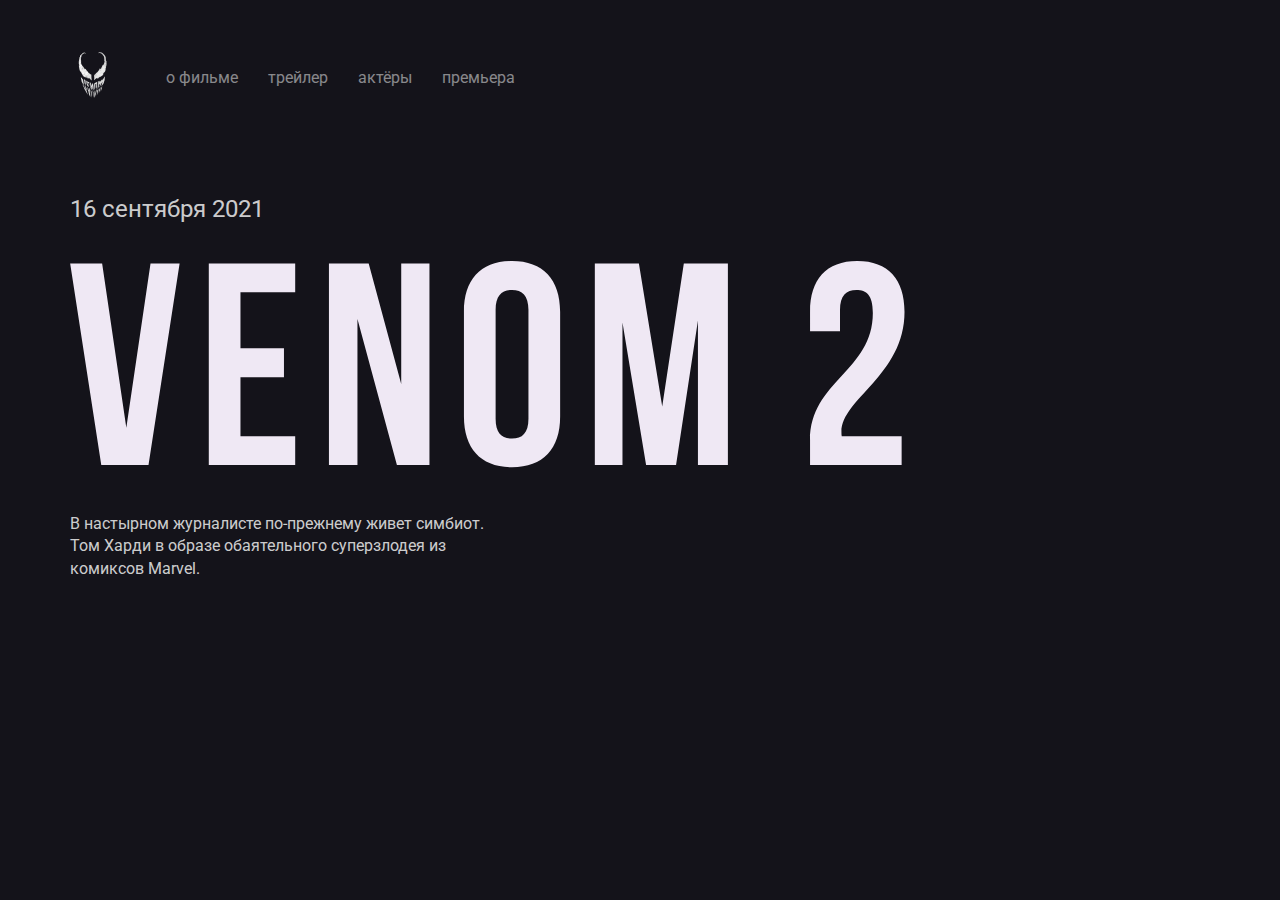
==== index.html @ 42cc22d4 "Создали структуру проекта и сверстали шапку сайта" ====
<!DOCTYPE html>
<html lang="ru">
<head>
	<meta charset="UTF-8">
	<meta name="viewport" content="width=device-width, initial-scale=1.0">
	<title>Веном 2 - сфйт о фильме</title>
    <link rel="preconnect" href="https://fonts.gstatic.com">
    <link href="https://fonts.googleapis.com/css2?family=Roboto&display=swap" rel="stylesheet">
	<link rel="stylesheet" href="css/normalize.css">
	<link rel="stylesheet" href="css/style.css">
</head>
<body>
<div class="container">
	<header class="header">
		<a href="/" class="logo-link">
			<img width="46" height="71" src="img/logo.png" alt="" class="logo-image">
		</a>
		<nav class="nav">
			<ul class="nav-menu">
				<li class="nav-menu-item">
					<a href="#" class="nav-menu-link">
						о фильме
					</a>
				</li>
				<li class="nav-menu-item">
					<a href="#" class="nav-menu-link">
						трейлер
					</a>
				</li>
				<li class="nav-menu-item">
					<a href="#" class="nav-menu-link">
						актёры
					</a>
				</li>
				<li class="nav-menu-item">
					<a href="#" class="nav-menu-link">
						премьера
					</a>
				</li>
			</ul>
		</nav>
	</header>

	<div class="film">
		<span class="film-date">16 сентября 2021</span>
		<img src="img/Venom-2.svg" alt="" class="film-logo">
		<p class="film-description">
			В настырном журналисте по-прежнему живет симбиот. Том Харди в образе обаятельного суперзлодея из комиксов Marvel.
		</p>
	</div>
</div> <!-- /container -->	
</body>
</html>
---- css/style.css ----
body {
	background-color: #14131A;
	color: #fff;
	font-family: 'Roboto', sans-serif;
}

.container {
	max-width: 1140px;
	margin: auto;   /*ровнять по центру*/
}

.header {
	display: flex;
	align-items: center;
	padding-top: 40px;
	margin-bottom: 80px;
}

.logo-link{
	display: inline-block;
	margin-right: 50px;
}

.nav-menu {
	margin: 0; 
	padding: 0;
	list-style: none; /*убрать точки*/
	display: flex;  /*список в линейку*/

}

.nav-menu-item {
	margin-right: 30px;  /*отступы с право*/
}

.nav-menu-link {
	text-decoration: none; /*отключение подчеркивания ссылки*/
	color: rgba(255, 255, 255, 0.5); /*Цвет слов*/
}

.film-date {
	display: block;
	font-size: 24px;
	line-height: 28px;
	margin-bottom: 38px;

	color: rgba(255, 255, 255, 0.8);
}

.film-description{
	margin-top: 40px;
	width: 423px;
	font-size: 16px;
	line-height: 140%;
	/* or 22px */


	color: rgba(255, 255, 255, 0.8);
}
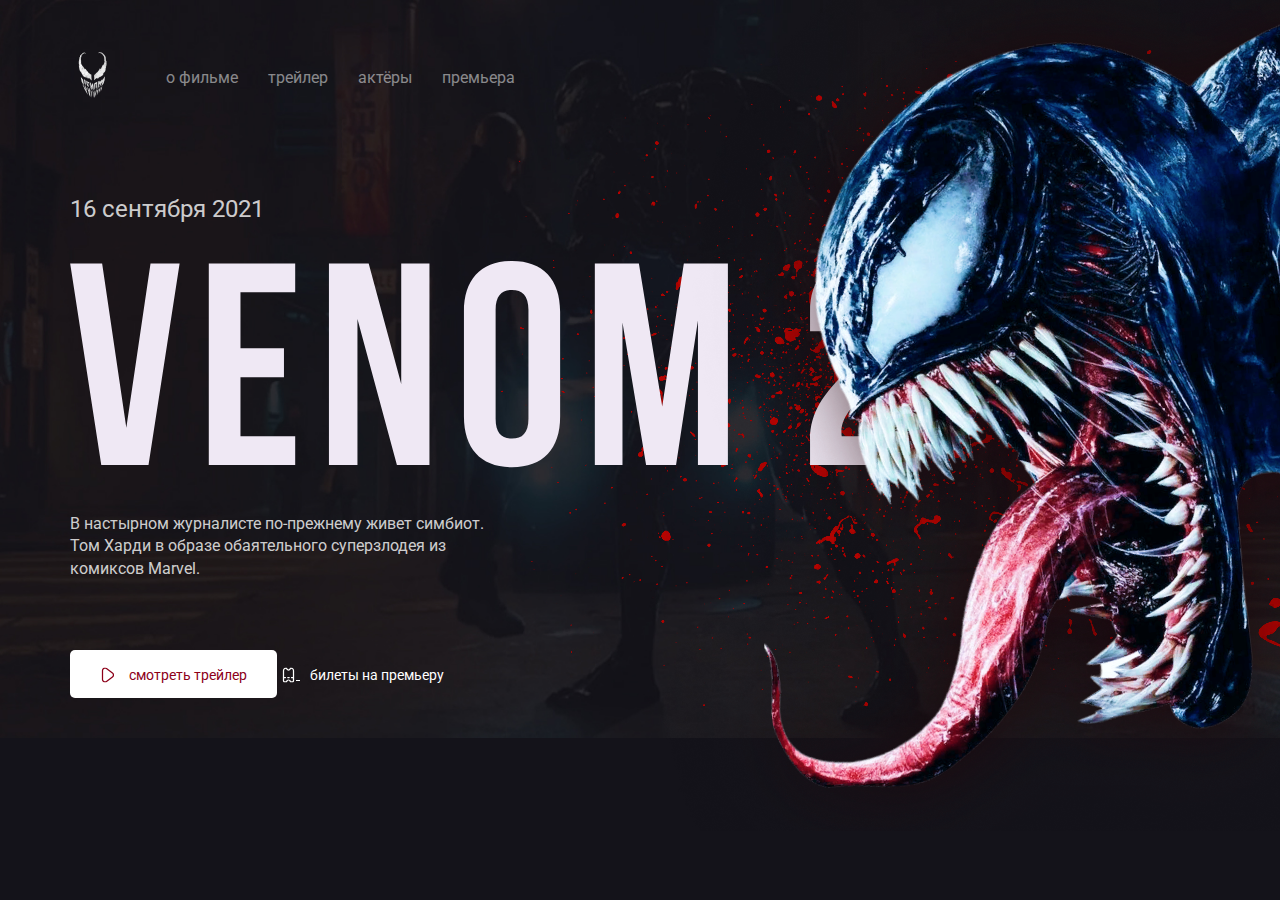
==== commit b01190b4: "Add files via upload" ====
--- a/index.html
+++ b/index.html
@@ -3,13 +3,13 @@
 <head>
 	<meta charset="UTF-8">
 	<meta name="viewport" content="width=device-width, initial-scale=1.0">
-	<title>Веном 2 - сфйт о фильме</title>
+	<title>VENOM 2 - сайт о фильме</title>
     <link rel="preconnect" href="https://fonts.gstatic.com">
     <link href="https://fonts.googleapis.com/css2?family=Roboto&display=swap" rel="stylesheet">
 	<link rel="stylesheet" href="css/normalize.css">
 	<link rel="stylesheet" href="css/style.css">
 </head>
-<body>
+<body class="blood">
 <div class="container">
 	<header class="header">
 		<a href="/" class="logo-link">
@@ -48,6 +48,17 @@
 			В настырном журналисте по-прежнему живет симбиот. Том Харди в образе обаятельного суперзлодея из комиксов Marvel.
 		</p>
 	</div>
-</div> <!-- /container -->	
+	<div class="button-group">
+		<button class="button-primary">
+			<img width="15" src="img/play.svg" alt="" class="button-icon">
+			<span class="button-text">смотреть трейлер</span>
+		</button>
+		<a href="" class="button-link" >
+			<img src="img/ticket.svg" alt="" class="button-icon">
+			<span class="button-text">билеты на премьеру</span>
+		</a>
+	</div> 
+</div> <!-- /container -->
+<img src="img/venom.png" alt="" class="venom">	
 </body>
 </html>--- a/css/style.css
+++ b/css/style.css
@@ -1,6 +1,5 @@
 body {
-	background-color: #14131A;
-	color: #fff;
+		color: #fff;
 	font-family: 'Roboto', sans-serif;
 }
 
@@ -56,4 +55,47 @@
 
 
 	color: rgba(255, 255, 255, 0.8);
-}+}
+
+.button-primary {
+	padding: 15px 30px;
+	border: none;
+	border-radius: 5px;
+	text-decoration: none;
+	cursor: pointer;
+}
+
+.button-icon,.button-text{
+	display: inline-block;
+	vertical-align: middle;
+}
+
+.button-text{
+	font-size: 14px;
+	line-height: 16px;
+	margin-left: 10px;
+}
+
+.button-primary{
+	color: #8D0019;
+	background: #FFFFFF
+}
+
+.button-link {
+	color: #fff;
+}
+
+.button-group{
+	margin-top: 70px;
+}
+
+.venom{
+	position: absolute;
+	top: 0;
+	right: 0;
+}
+
+.blood{
+	background:url("../img/blood.png") no-repeat top right,#14131A  url("../img/background.jpg") no-repeat
+ center center / 100%;
+}
